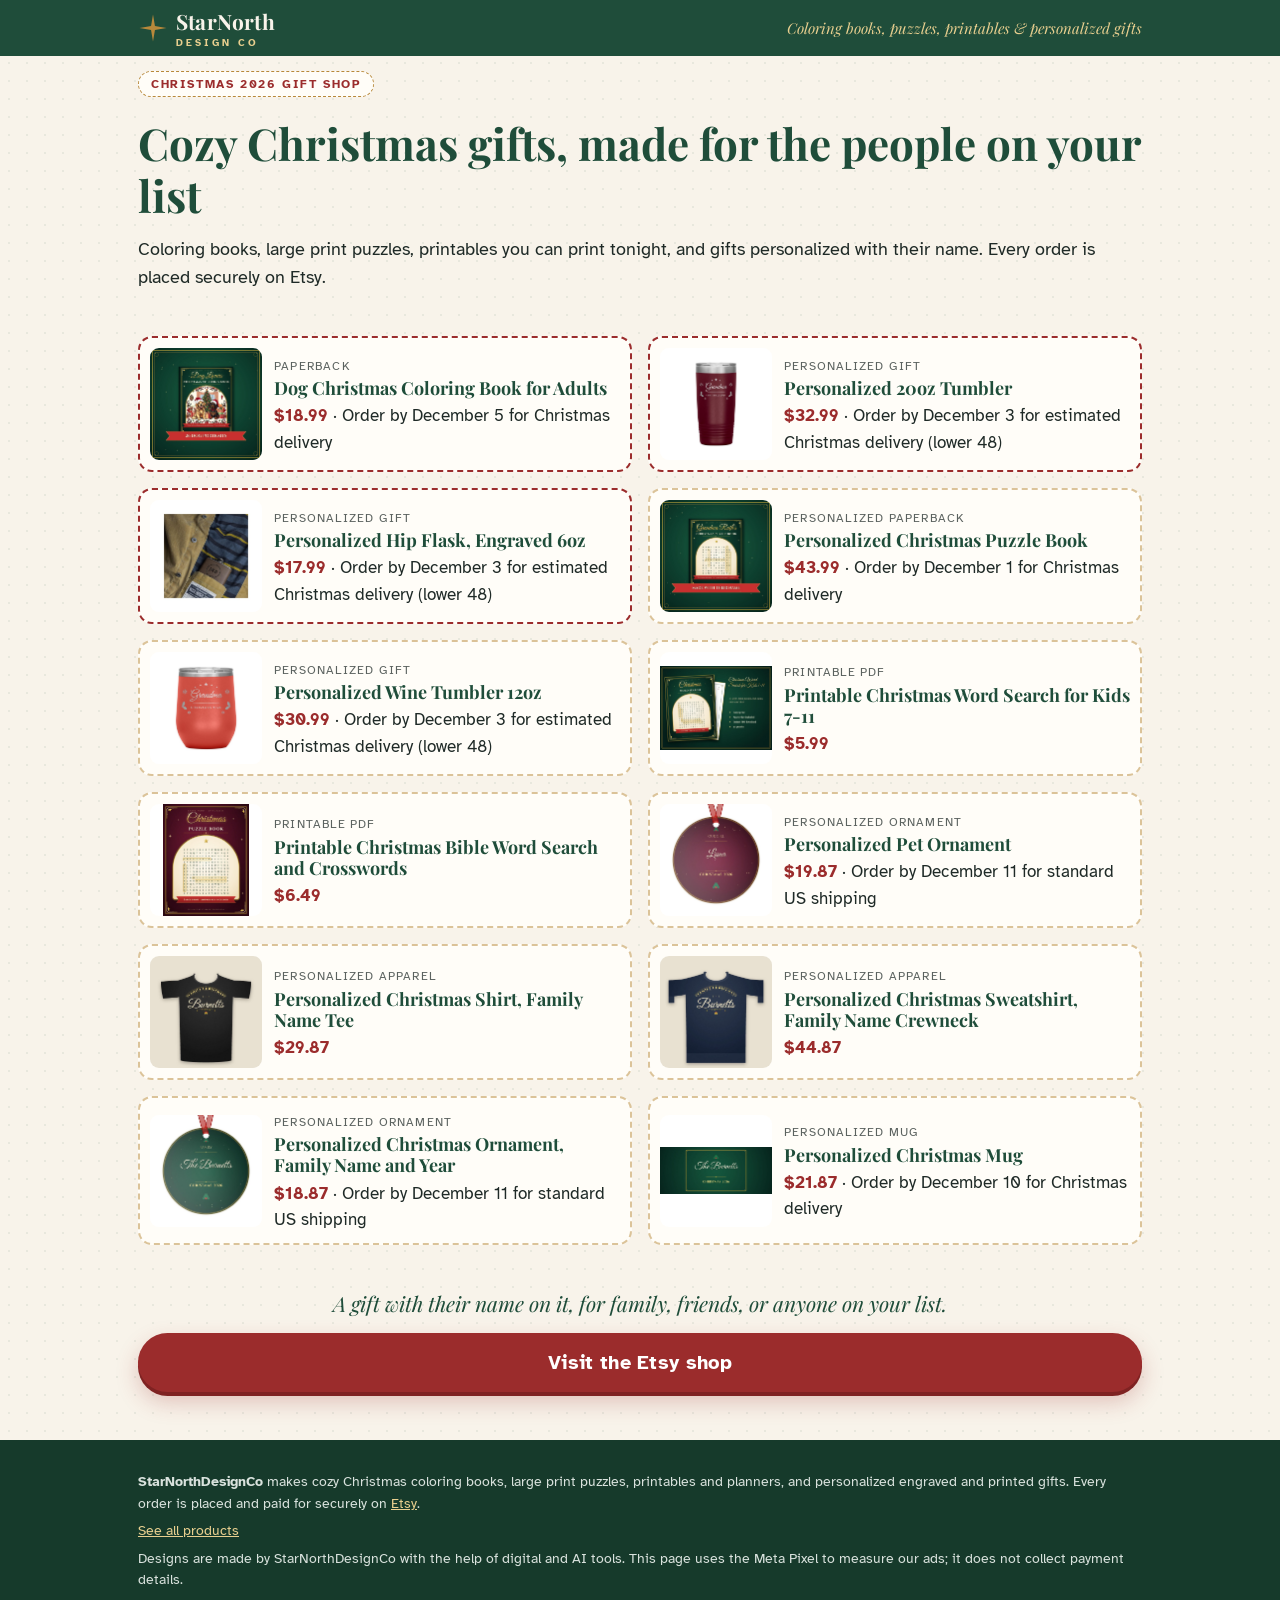
==== index.html @ a85f301a "Landing pages for Etsy Ads products" ====
<!doctype html>
<html lang="en"><head>
<meta charset="utf-8"><meta name="viewport" content="width=device-width,initial-scale=1,viewport-fit=cover">
<title>StarNorthDesignCo | Christmas Coloring Books, Puzzles, Printables &amp; Personalized Gifts</title>
<meta name="description" content="Cozy Christmas coloring books, large print puzzles, printables and personalized gifts from StarNorthDesignCo, each sold on Etsy.">
<meta name="theme-color" content="#1F4D3A">
<meta property="og:type" content="product"><meta property="og:title" content="StarNorthDesignCo | Christmas Coloring Books, Puzzles, Printables &amp; Personalized Gifts">
<meta property="og:description" content="Cozy Christmas coloring books, large print puzzles, printables and personalized gifts from StarNorthDesignCo, each sold on Etsy."><meta property="og:image" content="https://dburnett11155-rgb.github.io/starnorth-gifts/img/dog-book/1.jpg">
<link rel="canonical" href="https://dburnett11155-rgb.github.io/starnorth-gifts/">
<link rel="preload" href="./assets/fonts/playfair-bold.woff2" as="font" type="font/woff2" crossorigin>
<link rel="stylesheet" href="./assets/style.css?v=20261118">
<link rel="icon" href="data:image/svg+xml,%3Csvg xmlns='http://www.w3.org/2000/svg' viewBox='0 0 40 40'%3E%3Cpath d='M20 2 L22.6 17.4 L38 20 L22.6 22.6 L20 38 L17.4 22.6 L2 20 L17.4 17.4 Z' fill='%23B8893B'/%3E%3C/svg%3E">
<script src="./config.js?v=20261118"></script>
<script src="./assets/pixel.js?v=20261118" defer></script>
</head>
<body>
<header class="top"><div class="wrap">
<a class="brand" href="./"><svg width="30" height="30" viewBox="0 0 40 40" aria-hidden="true"><path d="M20 2 L22.6 17.4 L38 20 L22.6 22.6 L20 38 L17.4 22.6 L2 20 L17.4 17.4 Z" fill="#B8893B"/></svg><span><b>StarNorth</b><small>DESIGN CO</small></span></a>
<span class="tag">Coloring books, puzzles, printables &amp; personalized gifts</span>
</div></header>
<main>
<div class="hero"><div class="wrap">
<span class="eyebrow">Christmas 2026 gift shop</span>
<h1>Cozy Christmas gifts, made for the people on your list</h1>
<p class="sub">Coloring books, large print puzzles, printables you can print tonight, and gifts personalized with their name. Every order is placed securely on Etsy.</p>
</div></div>
<section><div class="wrap"><div class="cards"><a class="pcard featured" href="dog-christmas-coloring-book/"><img src="img/dog-book/1.jpg" alt="Dog Lovers Christmas Coloring Book paperback cover with 26 dog portraits" width="900" height="900" loading="lazy"><span><span class="k">Paperback</span><h3>Dog Christmas Coloring Book for Adults</h3><span class="pp">$18.99</span> · <span>Order by December 5 for Christmas delivery</span></span></a><a class="pcard featured" href="personalized-tumbler-20oz/"><img src="img/tumbler-20oz/1.jpg" alt="Personalized 20oz tumbler in burgundy printed with the name Grandma and Christmas 2026" width="900" height="900" loading="lazy"><span><span class="k">Personalized gift</span><h3>Personalized 20oz Tumbler</h3><span class="pp">$32.99</span> · <span>Order by December 3 for estimated Christmas delivery (lower 48)</span></span></a><a class="pcard featured" href="personalized-hip-flask/"><img src="img/hip-flask/1.jpg" alt="Personalized 6oz hip flask engraved JRB tucked in a coat pocket" width="900" height="900" loading="lazy"><span><span class="k">Personalized gift</span><h3>Personalized Hip Flask, Engraved 6oz</h3><span class="pp">$17.99</span> · <span>Order by December 3 for estimated Christmas delivery (lower 48)</span></span></a><a class="pcard" href="personalized-christmas-puzzle-book/"><img src="img/puzzle-book/1.jpg" alt="Personalized Christmas puzzle book titled Grandma Ruth&#x27;s Christmas Puzzle Book" width="900" height="900" loading="lazy"><span><span class="k">Personalized paperback</span><h3>Personalized Christmas Puzzle Book</h3><span class="pp">$43.99</span> · <span>Order by December 1 for Christmas delivery</span></span></a><a class="pcard" href="personalized-wine-tumbler/"><img src="img/wine-tumbler/1.jpg" alt="Personalized 12oz wine tumbler in coral printed with Grandma and Christmas 2026" width="900" height="900" loading="lazy"><span><span class="k">Personalized gift</span><h3>Personalized Wine Tumbler 12oz</h3><span class="pp">$30.99</span> · <span>Order by December 3 for estimated Christmas delivery (lower 48)</span></span></a><a class="pcard" href="kids-christmas-word-search/"><img src="img/kids-word-search/1.jpg" alt="Christmas word search for kids printable with cover and puzzle pages" width="900" height="900" loading="lazy"><span><span class="k">Printable PDF</span><h3>Printable Christmas Word Search for Kids 7-11</h3><span class="pp">$5.99</span></span></a><a class="pcard" href="bible-word-search-crosswords/"><img src="img/bible-word-search/1.jpg" alt="Cover of The Christmas Story Puzzle Book: Bible Word Search and Crosswords" width="900" height="900" loading="lazy"><span><span class="k">Printable PDF</span><h3>Printable Christmas Bible Word Search and Crosswords</h3><span class="pp">$6.49</span></span></a><a class="pcard" href="personalized-pet-ornament/"><img src="img/pet-ornament/1.jpg" alt="Personalized pet ornament reading Our Girl Luna Christmas 2026" width="900" height="900" loading="lazy"><span><span class="k">Personalized ornament</span><h3>Personalized Pet Ornament</h3><span class="pp">$19.87</span> · <span>Order by December 11 for standard US shipping</span></span></a><a class="pcard" href="personalized-family-christmas-shirt/"><img src="img/family-shirt/1.jpg" alt="Personalized family Christmas shirt in black reading Family Christmas The Burnetts 2026" width="900" height="900" loading="lazy"><span><span class="k">Personalized apparel</span><h3>Personalized Christmas Shirt, Family Name Tee</h3><span class="pp">$29.87</span></span></a><a class="pcard" href="personalized-family-christmas-sweatshirt/"><img src="img/family-sweatshirt/1.jpg" alt="Personalized family Christmas sweatshirt in navy reading Family Christmas The Burnetts 2026" width="900" height="900" loading="lazy"><span><span class="k">Personalized apparel</span><h3>Personalized Christmas Sweatshirt, Family Name Crewneck</h3><span class="pp">$44.87</span></span></a><a class="pcard" href="personalized-family-christmas-ornament/"><img src="img/family-ornament/1.jpg" alt="Personalized family Christmas ornament reading Family The Burnetts Christmas 2026" width="900" height="900" loading="lazy"><span><span class="k">Personalized ornament</span><h3>Personalized Christmas Ornament, Family Name and Year</h3><span class="pp">$18.87</span> · <span>Order by December 11 for standard US shipping</span></span></a><a class="pcard" href="personalized-christmas-mug/"><img src="img/christmas-mug/1.jpg" alt="Personalized Christmas mug print design reading The Burnetts Christmas 2026" width="900" height="900" loading="lazy"><span><span class="k">Personalized mug</span><h3>Personalized Christmas Mug</h3><span class="pp">$21.87</span> · <span>Order by December 10 for Christmas delivery</span></span></a></div></div></section>
<section><div class="wrap"><p class="core">A gift with their name on it, for family, friends, or anyone on your list.</p>
<a class="btn" data-etsy data-listing="shop" data-name="StarNorthDesignCo shop" data-price="0" data-placement="index" href="https://www.etsy.com/shop/StarNorthDesignCo" rel="noopener">Visit the Etsy shop</a></div></section>
</main>
<footer class="foot"><div class="wrap">
<p><b>StarNorthDesignCo</b> makes cozy Christmas coloring books, large print puzzles, printables and planners, and personalized engraved and printed gifts. Every order is placed and paid for securely on <a href="https://www.etsy.com/shop/StarNorthDesignCo" rel="noopener">Etsy</a>.</p>
<p><a href="./">See all products</a></p>
<p>Designs are made by StarNorthDesignCo with the help of digital and AI tools. This page uses the Meta Pixel to measure our ads; it does not collect payment details.</p>
</div></footer>
</body></html>
---- assets/style.css ----
@font-face{font-family:"Playfair";src:url(fonts/playfair-bold.woff2) format("woff2");font-weight:700;font-display:swap}
@font-face{font-family:"Playfair";src:url(fonts/playfair-italic.woff2) format("woff2");font-style:italic;font-weight:400;font-display:swap}
@font-face{font-family:"Atkinson";src:url(fonts/atkinson.woff2) format("woff2");font-weight:400;font-display:swap}
@font-face{font-family:"Atkinson";src:url(fonts/atkinson-bold.woff2) format("woff2");font-weight:700;font-display:swap}
:root{--green:#1F4D3A;--green-d:#163a2b;--gold:#B8893B;--gold-l:#E8CF8F;--red:#9B2C2C;--red-d:#7f2222;--cream:#F8F3EA;--paper:#fffdf8;--ink:#1F2A27;--muted:#5b625f;--r:14px}
*{box-sizing:border-box}
html{-webkit-text-size-adjust:100%}
body{margin:0;font:400 17px/1.55 Atkinson,system-ui,-apple-system,"Segoe UI",Roboto,sans-serif;color:var(--ink);
 background:var(--cream) radial-gradient(rgba(31,77,58,.07) 1px,transparent 1.2px) 0 0/18px 18px;padding-bottom:84px}
img{max-width:100%;height:auto;display:block}
a{color:var(--green)}
h1,h2,h3{font-family:Playfair,Georgia,serif;font-weight:700;line-height:1.18;color:var(--green);margin:0 0 .5em}
.wrap{max-width:1040px;margin:0 auto;padding:0 18px}
.top{background:var(--green);color:var(--cream)}
.top .wrap{display:flex;align-items:center;gap:10px;min-height:56px}
.brand{display:flex;align-items:center;gap:8px;color:var(--cream);text-decoration:none}
.brand b{font:700 21px Playfair,Georgia,serif;letter-spacing:.2px}
.brand small{font:700 10px Atkinson,sans-serif;letter-spacing:3px;color:var(--gold-l);display:block;margin-top:-3px}
.tag{margin-left:auto;font:italic 400 13px Playfair,Georgia,serif;color:var(--gold-l);text-align:right;max-width:52%}
.hero{padding:14px 0 8px}
.grid{display:grid;gap:22px}
.eyebrow{display:inline-block;font:700 12px Atkinson,sans-serif;letter-spacing:1.6px;text-transform:uppercase;color:var(--red);border:1.5px dashed var(--gold);border-radius:999px;padding:5px 12px;background:var(--paper)}
h1{font-size:clamp(28px,7.4vw,44px);margin:.45em 0 .35em}
.sub{font-size:18px;color:var(--ink);margin:0 0 14px}
.price{display:flex;align-items:baseline;gap:10px;flex-wrap:wrap;margin:6px 0 4px}
.price strong{font:700 40px/1 Playfair,Georgia,serif;color:var(--red)}
.price span{font-size:15px;color:var(--muted)}
.cutoff{display:flex;gap:8px;align-items:flex-start;background:#fff4dc;border:1.5px solid var(--gold-l);border-radius:12px;padding:10px 12px;margin:12px 0;font-weight:700;color:var(--green-d)}
.cutoff svg{flex:none;margin-top:2px}
.btn{display:block;text-align:center;text-decoration:none;font:700 20px Atkinson,sans-serif;letter-spacing:.3px;color:#fff;background:var(--red);
 border-radius:999px;padding:17px 22px;box-shadow:0 4px 0 var(--red-d),0 10px 22px rgba(155,44,44,.25);margin:14px 0 6px;transition:transform .08s}
.btn:active{transform:translateY(2px);box-shadow:0 2px 0 var(--red-d)}
.btn small{display:block;font-size:13px;font-weight:400;opacity:.9;letter-spacing:0}
.fine{font-size:13px;color:var(--muted);text-align:center;margin:4px 0 0}
.gallery{display:flex;gap:12px;overflow-x:auto;scroll-snap-type:x mandatory;padding:4px 2px 10px;-webkit-overflow-scrolling:touch}
.gallery figure{flex:0 0 80%;margin:0;scroll-snap-align:center;background:var(--paper);border:2px dashed rgba(184,137,59,.55);border-radius:var(--r);padding:8px}
.gallery img{border-radius:9px;width:100%;aspect-ratio:1/1;object-fit:contain;background:#fff}
.hint{font-size:13px;color:var(--muted);text-align:center;margin:0}
section{padding:22px 0}
.card{background:var(--paper);border:1.5px solid rgba(31,77,58,.15);border-radius:var(--r);padding:20px 18px;box-shadow:0 1px 0 rgba(31,77,58,.06)}
.card.outline{border:2px dashed rgba(31,77,58,.35)}
h2{font-size:clamp(23px,5.6vw,30px)}
.bul{list-style:none;padding:0;margin:0;display:grid;gap:12px}
.bul li{display:grid;grid-template-columns:28px 1fr;gap:10px;align-items:start}
.bul b{display:block;color:var(--green-d)}
.star{color:var(--gold)}
.steps{counter-reset:s;list-style:none;padding:0;margin:0;display:grid;gap:12px}
.steps li{counter-increment:s;position:relative;padding:12px 12px 12px 54px;background:#fff;border:1.5px dashed var(--gold);border-radius:12px}
.steps li:before{content:counter(s);position:absolute;left:12px;top:10px;width:30px;height:30px;border-radius:50%;background:var(--green);color:var(--cream);font:700 16px/30px Atkinson,sans-serif;text-align:center}
.swing p{margin:.2em 0 .7em}
.swing .pinch{color:var(--red);font-weight:700}
.swing .relief{font:italic 400 19px/1.45 Playfair,Georgia,serif;color:var(--green)}
.timing{background:var(--green);color:var(--cream);border-radius:var(--r);padding:18px}
.timing h2{color:var(--gold-l)}
details{background:#fff;border:1.5px solid rgba(31,77,58,.18);border-radius:12px;margin:0 0 10px;padding:0 14px}
summary{cursor:pointer;font-weight:700;padding:14px 26px 14px 0;list-style:none;position:relative;color:var(--green-d)}
summary::-webkit-details-marker{display:none}
summary:after{content:"+";position:absolute;right:2px;top:9px;font-size:24px;color:var(--gold)}
details[open] summary:after{content:"–"}
details p{margin:0 0 14px}
.core{text-align:center;font:italic 400 21px/1.4 Playfair,Georgia,serif;color:var(--green);margin:0 auto 6px;max-width:620px}
.foot{background:var(--green-d);color:#d9e2dd;font-size:14px;padding:26px 0 30px;margin-top:20px}
.foot a{color:var(--gold-l)}
.foot p{margin:.4em 0}
.sticky{position:fixed;left:0;right:0;bottom:0;z-index:20;background:rgba(255,253,248,.97);border-top:2px solid var(--gold-l);box-shadow:0 -6px 18px rgba(0,0,0,.08);padding:10px 14px calc(10px + env(safe-area-inset-bottom))}
.sticky .wrap{display:flex;align-items:center;gap:12px;padding:0}
.sticky .p{font:700 24px Playfair,Georgia,serif;color:var(--red);white-space:nowrap}
.sticky .p small{display:block;font:400 11px Atkinson,sans-serif;color:var(--muted);max-width:120px;white-space:normal;line-height:1.2}
.sticky .btn{flex:1;margin:0;padding:13px 16px;font-size:17px}
/* index */
.cards{display:grid;gap:16px;grid-template-columns:1fr}
.pcard{display:grid;grid-template-columns:112px 1fr;gap:12px;align-items:center;text-decoration:none;color:var(--ink);background:var(--paper);border:2px dashed rgba(184,137,59,.5);border-radius:var(--r);padding:10px}
.pcard img{border-radius:9px;background:#fff;aspect-ratio:1/1;object-fit:contain}
.pcard h3{font-size:18px;margin:0 0 4px}
.pcard .pp{color:var(--red);font-weight:700}
.pcard .k{font-size:12px;letter-spacing:1.2px;text-transform:uppercase;color:var(--muted)}
.featured{border-color:var(--red)}
@media(min-width:760px){
 body{padding-bottom:0}
 .grid{grid-template-columns:1.05fr 1fr;align-items:start}
 .gallery{display:grid;grid-template-columns:1fr 1fr;overflow:visible}
 .gallery figure{flex:none}
 .gallery figure:first-child{grid-column:1/-1}
 .hint{display:none}
 .sticky{display:none}
 .cards{grid-template-columns:1fr 1fr}
 .tag{font-size:15px}
}
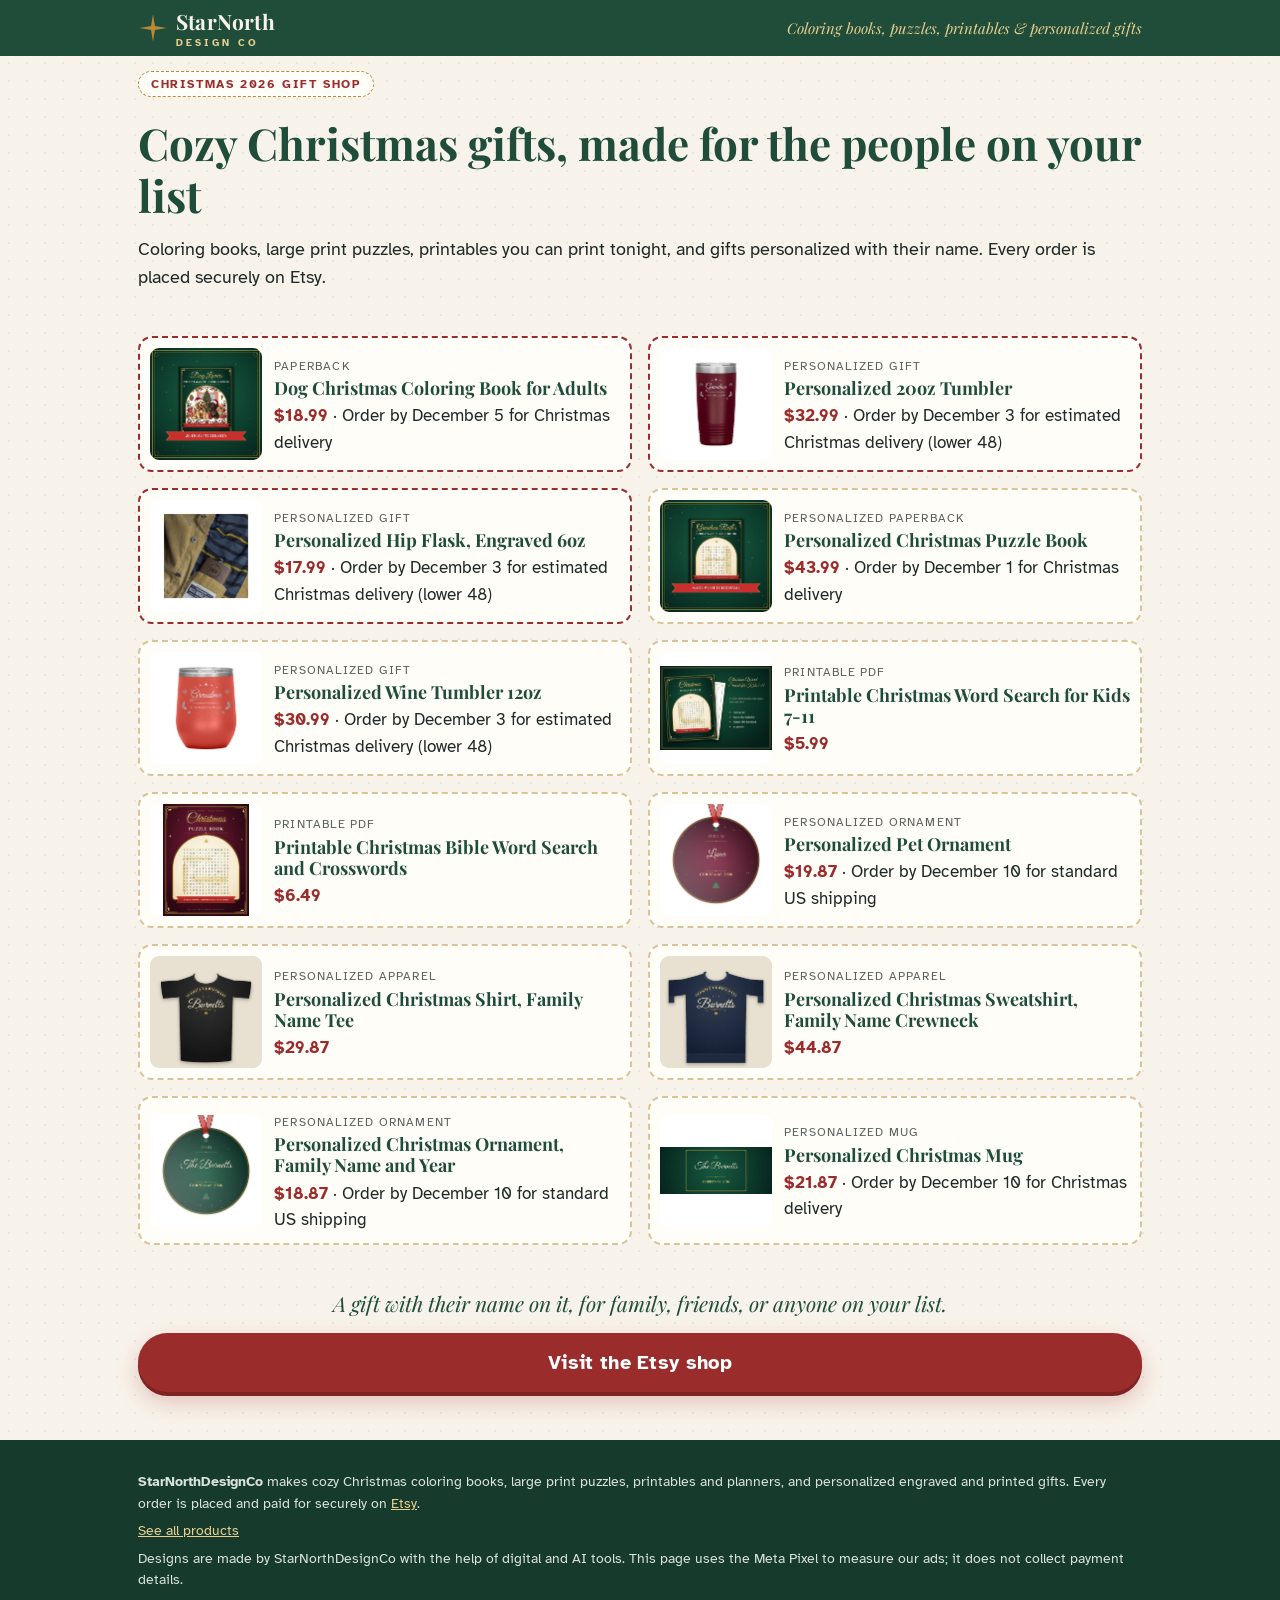
==== commit e3a96807: "Fix tumbler engraving copy and ornament order-by dates Tumblers are laser engraved (design shows as " ====
--- a/index.html
+++ b/index.html
@@ -24,7 +24,7 @@
 <h1>Cozy Christmas gifts, made for the people on your list</h1>
 <p class="sub">Coloring books, large print puzzles, printables you can print tonight, and gifts personalized with their name. Every order is placed securely on Etsy.</p>
 </div></div>
-<section><div class="wrap"><div class="cards"><a class="pcard featured" href="dog-christmas-coloring-book/"><img src="img/dog-book/1.jpg" alt="Dog Lovers Christmas Coloring Book paperback cover with 26 dog portraits" width="900" height="900" loading="lazy"><span><span class="k">Paperback</span><h3>Dog Christmas Coloring Book for Adults</h3><span class="pp">$18.99</span> · <span>Order by December 5 for Christmas delivery</span></span></a><a class="pcard featured" href="personalized-tumbler-20oz/"><img src="img/tumbler-20oz/1.jpg" alt="Personalized 20oz tumbler in burgundy printed with the name Grandma and Christmas 2026" width="900" height="900" loading="lazy"><span><span class="k">Personalized gift</span><h3>Personalized 20oz Tumbler</h3><span class="pp">$32.99</span> · <span>Order by December 3 for estimated Christmas delivery (lower 48)</span></span></a><a class="pcard featured" href="personalized-hip-flask/"><img src="img/hip-flask/1.jpg" alt="Personalized 6oz hip flask engraved JRB tucked in a coat pocket" width="900" height="900" loading="lazy"><span><span class="k">Personalized gift</span><h3>Personalized Hip Flask, Engraved 6oz</h3><span class="pp">$17.99</span> · <span>Order by December 3 for estimated Christmas delivery (lower 48)</span></span></a><a class="pcard" href="personalized-christmas-puzzle-book/"><img src="img/puzzle-book/1.jpg" alt="Personalized Christmas puzzle book titled Grandma Ruth&#x27;s Christmas Puzzle Book" width="900" height="900" loading="lazy"><span><span class="k">Personalized paperback</span><h3>Personalized Christmas Puzzle Book</h3><span class="pp">$43.99</span> · <span>Order by December 1 for Christmas delivery</span></span></a><a class="pcard" href="personalized-wine-tumbler/"><img src="img/wine-tumbler/1.jpg" alt="Personalized 12oz wine tumbler in coral printed with Grandma and Christmas 2026" width="900" height="900" loading="lazy"><span><span class="k">Personalized gift</span><h3>Personalized Wine Tumbler 12oz</h3><span class="pp">$30.99</span> · <span>Order by December 3 for estimated Christmas delivery (lower 48)</span></span></a><a class="pcard" href="kids-christmas-word-search/"><img src="img/kids-word-search/1.jpg" alt="Christmas word search for kids printable with cover and puzzle pages" width="900" height="900" loading="lazy"><span><span class="k">Printable PDF</span><h3>Printable Christmas Word Search for Kids 7-11</h3><span class="pp">$5.99</span></span></a><a class="pcard" href="bible-word-search-crosswords/"><img src="img/bible-word-search/1.jpg" alt="Cover of The Christmas Story Puzzle Book: Bible Word Search and Crosswords" width="900" height="900" loading="lazy"><span><span class="k">Printable PDF</span><h3>Printable Christmas Bible Word Search and Crosswords</h3><span class="pp">$6.49</span></span></a><a class="pcard" href="personalized-pet-ornament/"><img src="img/pet-ornament/1.jpg" alt="Personalized pet ornament reading Our Girl Luna Christmas 2026" width="900" height="900" loading="lazy"><span><span class="k">Personalized ornament</span><h3>Personalized Pet Ornament</h3><span class="pp">$19.87</span> · <span>Order by December 11 for standard US shipping</span></span></a><a class="pcard" href="personalized-family-christmas-shirt/"><img src="img/family-shirt/1.jpg" alt="Personalized family Christmas shirt in black reading Family Christmas The Burnetts 2026" width="900" height="900" loading="lazy"><span><span class="k">Personalized apparel</span><h3>Personalized Christmas Shirt, Family Name Tee</h3><span class="pp">$29.87</span></span></a><a class="pcard" href="personalized-family-christmas-sweatshirt/"><img src="img/family-sweatshirt/1.jpg" alt="Personalized family Christmas sweatshirt in navy reading Family Christmas The Burnetts 2026" width="900" height="900" loading="lazy"><span><span class="k">Personalized apparel</span><h3>Personalized Christmas Sweatshirt, Family Name Crewneck</h3><span class="pp">$44.87</span></span></a><a class="pcard" href="personalized-family-christmas-ornament/"><img src="img/family-ornament/1.jpg" alt="Personalized family Christmas ornament reading Family The Burnetts Christmas 2026" width="900" height="900" loading="lazy"><span><span class="k">Personalized ornament</span><h3>Personalized Christmas Ornament, Family Name and Year</h3><span class="pp">$18.87</span> · <span>Order by December 11 for standard US shipping</span></span></a><a class="pcard" href="personalized-christmas-mug/"><img src="img/christmas-mug/1.jpg" alt="Personalized Christmas mug print design reading The Burnetts Christmas 2026" width="900" height="900" loading="lazy"><span><span class="k">Personalized mug</span><h3>Personalized Christmas Mug</h3><span class="pp">$21.87</span> · <span>Order by December 10 for Christmas delivery</span></span></a></div></div></section>
+<section><div class="wrap"><div class="cards"><a class="pcard featured" href="dog-christmas-coloring-book/"><img src="img/dog-book/1.jpg" alt="Dog Lovers Christmas Coloring Book paperback cover with 26 dog portraits" width="900" height="900" loading="lazy"><span><span class="k">Paperback</span><h3>Dog Christmas Coloring Book for Adults</h3><span class="pp">$18.99</span> · <span>Order by December 5 for Christmas delivery</span></span></a><a class="pcard featured" href="personalized-tumbler-20oz/"><img src="img/tumbler-20oz/1.jpg" alt="Personalized 20oz tumbler in burgundy, laser engraved with the name Grandma and Christmas 2026 in silver steel" width="900" height="900" loading="lazy"><span><span class="k">Personalized gift</span><h3>Personalized 20oz Tumbler</h3><span class="pp">$32.99</span> · <span>Order by December 3 for estimated Christmas delivery (lower 48)</span></span></a><a class="pcard featured" href="personalized-hip-flask/"><img src="img/hip-flask/1.jpg" alt="Personalized 6oz hip flask engraved JRB tucked in a coat pocket" width="900" height="900" loading="lazy"><span><span class="k">Personalized gift</span><h3>Personalized Hip Flask, Engraved 6oz</h3><span class="pp">$17.99</span> · <span>Order by December 3 for estimated Christmas delivery (lower 48)</span></span></a><a class="pcard" href="personalized-christmas-puzzle-book/"><img src="img/puzzle-book/1.jpg" alt="Personalized Christmas puzzle book titled Grandma Ruth&#x27;s Christmas Puzzle Book" width="900" height="900" loading="lazy"><span><span class="k">Personalized paperback</span><h3>Personalized Christmas Puzzle Book</h3><span class="pp">$43.99</span> · <span>Order by December 1 for Christmas delivery</span></span></a><a class="pcard" href="personalized-wine-tumbler/"><img src="img/wine-tumbler/1.jpg" alt="Personalized 12oz wine tumbler in coral, laser engraved with Grandma and Christmas 2026 in silver steel" width="900" height="900" loading="lazy"><span><span class="k">Personalized gift</span><h3>Personalized Wine Tumbler 12oz</h3><span class="pp">$30.99</span> · <span>Order by December 3 for estimated Christmas delivery (lower 48)</span></span></a><a class="pcard" href="kids-christmas-word-search/"><img src="img/kids-word-search/1.jpg" alt="Christmas word search for kids printable with cover and puzzle pages" width="900" height="900" loading="lazy"><span><span class="k">Printable PDF</span><h3>Printable Christmas Word Search for Kids 7-11</h3><span class="pp">$5.99</span></span></a><a class="pcard" href="bible-word-search-crosswords/"><img src="img/bible-word-search/1.jpg" alt="Cover of The Christmas Story Puzzle Book: Bible Word Search and Crosswords" width="900" height="900" loading="lazy"><span><span class="k">Printable PDF</span><h3>Printable Christmas Bible Word Search and Crosswords</h3><span class="pp">$6.49</span></span></a><a class="pcard" href="personalized-pet-ornament/"><img src="img/pet-ornament/1.jpg" alt="Personalized pet ornament reading Our Girl Luna Christmas 2026" width="900" height="900" loading="lazy"><span><span class="k">Personalized ornament</span><h3>Personalized Pet Ornament</h3><span class="pp">$19.87</span> · <span>Order by December 10 for standard US shipping</span></span></a><a class="pcard" href="personalized-family-christmas-shirt/"><img src="img/family-shirt/1.jpg" alt="Personalized family Christmas shirt in black reading Family Christmas The Burnetts 2026" width="900" height="900" loading="lazy"><span><span class="k">Personalized apparel</span><h3>Personalized Christmas Shirt, Family Name Tee</h3><span class="pp">$29.87</span></span></a><a class="pcard" href="personalized-family-christmas-sweatshirt/"><img src="img/family-sweatshirt/1.jpg" alt="Personalized family Christmas sweatshirt in navy reading Family Christmas The Burnetts 2026" width="900" height="900" loading="lazy"><span><span class="k">Personalized apparel</span><h3>Personalized Christmas Sweatshirt, Family Name Crewneck</h3><span class="pp">$44.87</span></span></a><a class="pcard" href="personalized-family-christmas-ornament/"><img src="img/family-ornament/1.jpg" alt="Personalized family Christmas ornament reading Family The Burnetts Christmas 2026" width="900" height="900" loading="lazy"><span><span class="k">Personalized ornament</span><h3>Personalized Christmas Ornament, Family Name and Year</h3><span class="pp">$18.87</span> · <span>Order by December 10 for standard US shipping</span></span></a><a class="pcard" href="personalized-christmas-mug/"><img src="img/christmas-mug/1.jpg" alt="Personalized Christmas mug print design reading The Burnetts Christmas 2026" width="900" height="900" loading="lazy"><span><span class="k">Personalized mug</span><h3>Personalized Christmas Mug</h3><span class="pp">$21.87</span> · <span>Order by December 10 for Christmas delivery</span></span></a></div></div></section>
 <section><div class="wrap"><p class="core">A gift with their name on it, for family, friends, or anyone on your list.</p>
 <a class="btn" data-etsy data-listing="shop" data-name="StarNorthDesignCo shop" data-price="0" data-placement="index" href="https://www.etsy.com/shop/StarNorthDesignCo" rel="noopener">Visit the Etsy shop</a></div></section>
 </main>
